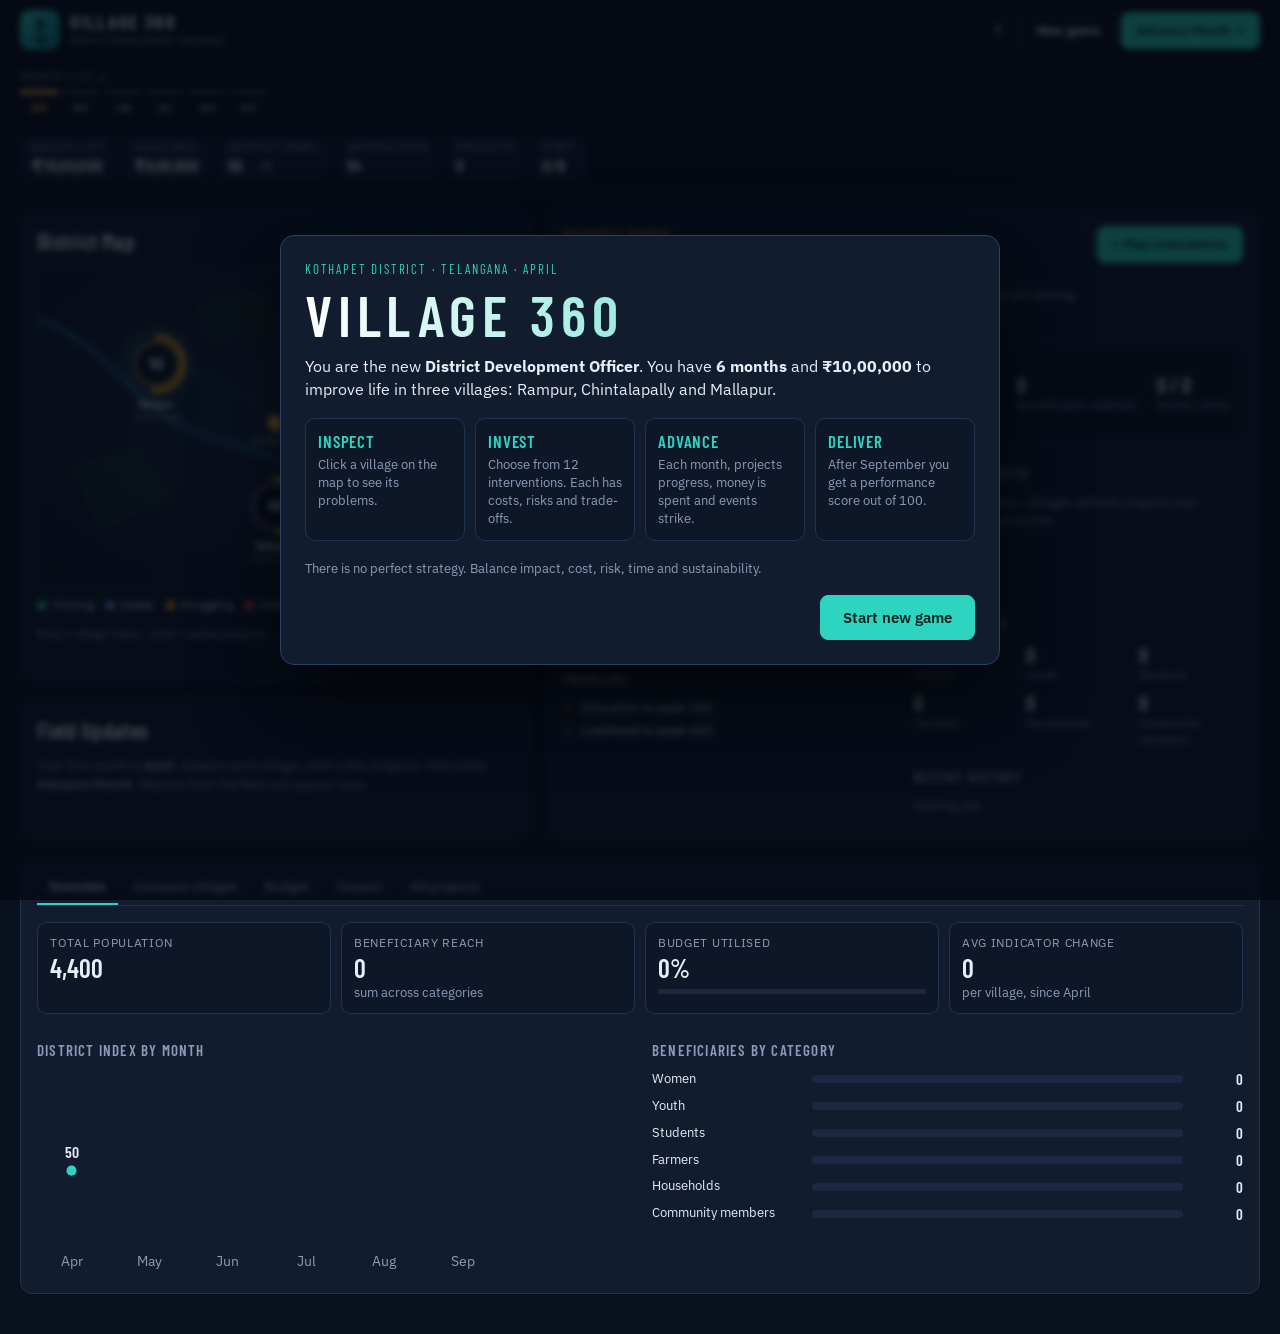
==== index.html @ cbeaf414 "Village 360 v1: playable district development simulator MVP 3 villages, 6 months, 12 interventions, " ====
<!DOCTYPE html>
<html lang="en">
<head>
  <meta charset="UTF-8" />
  <meta name="viewport" content="width=device-width, initial-scale=1.0" />
  <title>Village 360: District Development Simulator</title>
  <meta name="description" content="A browser strategy game: develop three Telangana villages in six months with a limited budget." />
  <link rel="preconnect" href="https://fonts.googleapis.com" />
  <link rel="preconnect" href="https://fonts.gstatic.com" crossorigin />
  <link href="https://fonts.googleapis.com/css2?family=Barlow+Condensed:wght@500;600;700&family=IBM+Plex+Sans:wght@400;500;600&display=swap" rel="stylesheet" />
  <link rel="stylesheet" href="css/style.css" />
</head>
<body>
  <!-- TOP BAR: month timeline, key numbers, main actions -->
  <header class="topbar">
    <div class="brand">
      <div class="brand-mark">V<span>360</span></div>
      <div>
        <div class="brand-title">VILLAGE 360</div>
        <div class="brand-sub">District Development Simulator</div>
      </div>
    </div>
    <div id="timeline" class="timeline"></div>
    <div id="topstats" class="topstats"></div>
    <div class="top-actions">
      <button class="btn ghost" data-action="help" title="How to play">?</button>
      <button class="btn ghost" data-action="new-game-confirm">New game</button>
      <button id="advance-btn" class="btn primary" data-action="advance">Advance Month →</button>
    </div>
  </header>

  <!-- MAIN LAYOUT: map, village profile, dashboard tabs, field updates -->
  <main class="layout">
    <section class="panel map-panel">
      <div class="panel-head">
        <h2>District Map</h2>
        <span class="muted small">Kothapet District · fictional</span>
      </div>
      <div id="map" class="map"></div>
      <div id="map-legend" class="legend"></div>
    </section>

    <section class="panel village-panel" id="village-panel"></section>

    <section class="panel dash-panel">
      <div class="tabs" id="tabs"></div>
      <div id="tab-content"></div>
    </section>

    <section class="panel feed-panel">
      <div class="panel-head"><h2>Field Updates</h2></div>
      <div id="feed" class="feed"></div>
    </section>
  </main>

  <div id="modal-root"></div>
  <div id="toast-root" class="toast-root"></div>

  <!-- Scripts load IN ORDER: data first, then state, rules, scoring,
       saving, drawing, and finally app.js which starts everything. -->
  <script src="js/villages.js"></script>
  <script src="js/interventions.js"></script>
  <script src="js/gameState.js"></script>
  <script src="js/events.js"></script>
  <script src="js/gameLogic.js"></script>
  <script src="js/scoring.js"></script>
  <script src="js/storage.js"></script>
  <script src="js/ui.js"></script>
  <script src="js/app.js"></script>
</body>
</html>
---- css/style.css ----
/* ====================================================================
   style.css — VILLAGE 360 visual design
   --------------------------------------------------------------------
   Colours live in CSS variables on :root, so the whole theme can be
   changed from one place. Layout uses CSS Grid for the page and
   Flexbox inside components.
   ==================================================================== */

:root {
  --bg: #0a111e;
  --bg-2: #0e1727;
  --panel: #111c2f;
  --panel-2: #16243c;
  --line: #22334f;
  --line-2: #2c4062;
  --text: #e6edf7;
  --muted: #8b9cb8;
  --accent: #2dd4bf;
  --accent-2: #f5b942;
  --good: #34d399;
  --ok: #60a5fa;
  --warn: #f59e0b;
  --bad: #f43f5e;
  --radius: 12px;
  --font: "IBM Plex Sans", system-ui, -apple-system, "Segoe UI", sans-serif;
  --display: "Barlow Condensed", "Arial Narrow", system-ui, sans-serif;
}

* { box-sizing: border-box; }

html, body { margin: 0; }

body {
  background: radial-gradient(1200px 600px at 70% -10%, #13233d 0%, transparent 60%), var(--bg);
  color: var(--text);
  font-family: var(--font);
  font-size: 14px;
  line-height: 1.45;
  min-height: 100vh;
}

h1, h2, h3, h4 { font-family: var(--display); letter-spacing: 0.02em; margin: 0; font-weight: 600; }
h2 { font-size: 22px; }
h3 { font-size: 15px; text-transform: uppercase; letter-spacing: 0.08em; color: var(--muted); margin: 18px 0 8px; }
p { margin: 0 0 10px; }
.muted { color: var(--muted); }
.small { font-size: 12.5px; }
.warn-text { color: var(--warn); }
.bad-text { color: var(--bad); }
.eyebrow { font-family: var(--display); text-transform: uppercase; letter-spacing: 0.14em; font-size: 13px; color: var(--accent); }

/* ---------- buttons ---------- */
.btn {
  font: 600 13px var(--font);
  border-radius: 8px;
  border: 1px solid var(--line-2);
  background: var(--panel-2);
  color: var(--text);
  padding: 9px 14px;
  cursor: pointer;
  transition: background 0.15s, border-color 0.15s, transform 0.05s;
  white-space: nowrap;
}
.btn:hover:not(:disabled) { border-color: var(--accent); }
.btn:active:not(:disabled) { transform: translateY(1px); }
.btn:disabled { opacity: 0.45; cursor: not-allowed; }
.btn.primary { background: var(--accent); border-color: var(--accent); color: #04211d; }
.btn.primary:hover:not(:disabled) { background: #5eead4; }
.btn.ghost { background: transparent; }
.btn.small { padding: 6px 10px; font-size: 12px; }
.btn.big { padding: 12px 22px; font-size: 15px; }
.icon-btn { position: absolute; top: 14px; right: 14px; background: none; border: 0; color: var(--muted); font-size: 18px; cursor: pointer; }
.icon-btn:hover { color: var(--text); }

/* ---------- top bar ---------- */
.topbar {
  position: sticky;
  top: 0;
  z-index: 10;
  display: grid;
  grid-template-columns: auto auto 1fr auto;
  align-items: center;
  gap: 20px;
  padding: 10px 20px;
  background: rgba(10, 17, 30, 0.92);
  backdrop-filter: blur(8px);
  border-bottom: 1px solid var(--line);
}
.brand { display: flex; align-items: center; gap: 10px; }
.brand-mark {
  width: 40px; height: 40px; border-radius: 10px;
  display: grid; place-items: center;
  background: linear-gradient(135deg, var(--accent), #0e7490);
  color: #04211d; font: 700 18px var(--display); line-height: 1;
}
.brand-mark span { font-size: 9px; display: block; margin-top: -10px; }
.brand-title { font: 700 18px var(--display); letter-spacing: 0.12em; }
.brand-sub { font-size: 11px; color: var(--muted); }

.timeline-label { font-size: 11px; color: var(--muted); margin-bottom: 4px; text-transform: uppercase; letter-spacing: 0.08em; }
.pips { display: flex; gap: 4px; }
.pip { width: 38px; text-align: center; font: 600 11px var(--display); letter-spacing: 0.06em; text-transform: uppercase; }
.pip span { display: block; padding-top: 7px; border-top: 4px solid var(--line-2); color: var(--muted); }
.pip.done span { border-color: var(--accent); color: var(--text); }
.pip.current span { border-color: var(--accent-2); color: var(--accent-2); }

.topstats { display: flex; gap: 6px; justify-content: flex-end; min-width: 0; }
.stat { background: var(--panel); border: 1px solid var(--line); border-radius: 8px; padding: 5px 10px; white-space: nowrap; }
.stat.warn { border-color: var(--warn); }
.stat-label { font-size: 10.5px; color: var(--muted); text-transform: uppercase; letter-spacing: 0.06em; }
.stat-value { font: 600 17px var(--display); letter-spacing: 0.02em; display: flex; align-items: center; gap: 5px; }
.top-actions { display: flex; gap: 6px; }

/* ---------- layout ---------- */
.layout {
  display: grid;
  grid-template-columns: minmax(0, 5fr) minmax(0, 7fr);
  gap: 16px;
  padding: 16px 20px 40px;
  max-width: 1500px;
  margin: 0 auto;
}
.panel { background: var(--panel); border: 1px solid var(--line); border-radius: var(--radius); padding: 16px; min-width: 0; }
.panel-head { display: flex; justify-content: space-between; align-items: baseline; margin-bottom: 10px; }
.map-panel { grid-column: 1; grid-row: 1; }
.village-panel { grid-column: 2; grid-row: 1 / span 2; }
.feed-panel { grid-column: 1; grid-row: 2; max-height: 520px; overflow: auto; }
.dash-panel { grid-column: 1 / -1; grid-row: 3; }

/* ---------- map ---------- */
.map-svg { width: 100%; height: auto; display: block; border-radius: 10px; border: 1px solid var(--line); }
.field { fill: #1f3b2f; opacity: 0.5; }
.hill { fill: #22314a; opacity: 0.7; }
.river { fill: none; stroke: #1e4d7a; stroke-width: 9; stroke-linecap: round; opacity: 0.8; }
.map-label { fill: #4a78a8; font: italic 11px var(--font); }
.road { fill: none; stroke: #3a4f72; stroke-width: 3; stroke-dasharray: 6 5; }
.hq rect { fill: var(--accent-2); }
.hq text { fill: var(--muted); font: 600 11px var(--display); text-anchor: middle; letter-spacing: 0.08em; text-transform: uppercase; }
.vnode { cursor: pointer; outline: none; }
.vnode .ring-bg { fill: none; stroke: #1c2a42; stroke-width: 6; }
.vnode .ring { fill: none; stroke-width: 6; stroke-linecap: round; transition: stroke-dasharray 0.6s; }
.vnode .core { fill: #0d1626; stroke: var(--vc); stroke-width: 2; transition: transform 0.15s; }
.vnode:hover .core, .vnode:focus .core { transform: scale(1.08); }
.vnode .halo { fill: var(--accent); opacity: 0.12; animation: pulse 2.4s ease-in-out infinite; }
.vindex { fill: var(--text); font: 700 20px var(--display); text-anchor: middle; }
.vname { fill: var(--text); font: 600 15px var(--display); text-anchor: middle; letter-spacing: 0.05em; }
.vpop { fill: var(--muted); font: 10.5px var(--font); text-anchor: middle; }
.proj-dot { fill: var(--accent); }
.alert circle { fill: var(--bad); }
.alert text { fill: #fff; font: 700 13px var(--font); text-anchor: middle; }
@keyframes pulse { 0%, 100% { opacity: 0.08; } 50% { opacity: 0.22; } }

.legend { display: flex; flex-wrap: wrap; gap: 12px; margin-top: 10px; font-size: 12px; align-items: center; }
.legend i, .dot { display: inline-block; width: 9px; height: 9px; border-radius: 50%; margin-right: 5px; vertical-align: middle; }
.legend.inline { margin: 0 0 10px; }

/* ---------- bars & chips ---------- */
.bar { position: relative; height: 8px; background: #1b2940; border-radius: 99px; overflow: hidden; flex: 1; }
.bar.thin { height: 5px; margin: 6px 0; }
.bar .fill { height: 100%; border-radius: 99px; background: var(--accent); transition: width 0.5s; }
.bar .baseline { position: absolute; top: -2px; bottom: -2px; width: 2px; background: #ffffffb0; }
.bar.double { height: 12px; }
.bar.double .fill { position: absolute; left: 0; top: 0; }
.bar.double .fill.ghost { background: #ffffff22; }

.delta { font: 600 12px var(--display); padding: 1px 6px; border-radius: 99px; min-width: 34px; text-align: center; }
.delta.up { background: #34d39922; color: var(--good); }
.delta.down { background: #f43f5e22; color: var(--bad); }
.delta.zero { color: var(--muted); }

.chip { font: 600 11px var(--font); padding: 2px 8px; border-radius: 99px; color: var(--c); background: color-mix(in srgb, var(--c) 16%, transparent); border: 1px solid color-mix(in srgb, var(--c) 35%, transparent); white-space: nowrap; }
.badge { font: 600 11px var(--font); padding: 2px 8px; border-radius: 6px; text-transform: capitalize; white-space: nowrap; }
.badge.good { background: #34d39920; color: var(--good); }
.badge.ok { background: #60a5fa20; color: var(--ok); }
.badge.warn { background: #f59e0b20; color: var(--warn); }
.badge.bad { background: #f43f5e20; color: var(--bad); }

/* ---------- village panel ---------- */
.vp-head { display: flex; justify-content: space-between; gap: 16px; align-items: flex-start; }
.vp-title { font-size: 34px; line-height: 1.05; }
.vp-desc { max-width: 520px; margin-top: 4px; }
.vp-summary { display: flex; gap: 18px; align-items: center; margin: 14px 0 4px; padding: 12px; background: var(--bg-2); border: 1px solid var(--line); border-radius: 10px; flex-wrap: wrap; }
.gauge { display: flex; align-items: center; gap: 10px; }
.gauge-svg { width: 70px; height: 70px; }
.gauge-svg .ring-bg { fill: none; stroke: #1c2a42; stroke-width: 7; }
.gauge-num { fill: var(--text); font: 700 20px var(--display); }
.gauge-label { font: 700 20px var(--display); letter-spacing: 0.04em; }
.facts { display: grid; grid-template-columns: repeat(4, auto); gap: 4px 22px; flex: 1; justify-content: end; }
.facts div, .benef div { display: flex; flex-direction: column; font-size: 11.5px; color: var(--muted); }
.facts span, .benef span { font: 600 20px var(--display); color: var(--text); }
.vp-grid { display: grid; grid-template-columns: 1fr 1fr; gap: 22px; }
.indicator { display: grid; grid-template-columns: 150px 1fr 28px 40px; align-items: center; gap: 10px; margin-bottom: 9px; }
.ind-label { font-size: 13px; }
.ind-value { font: 600 15px var(--display); text-align: right; }
.problems, .history, .report, .reasons, .notes, .help { margin: 0; padding-left: 18px; }
.problems li, .history li { margin-bottom: 5px; font-size: 13px; }
.problems li.bad::marker, .history li.bad::marker, .report li.bad::marker { color: var(--bad); }
.problems li.warn::marker, .history li.warn::marker, .report li.warn::marker { color: var(--warn); }
.history li.good::marker, .report li.good::marker { color: var(--good); }
.history b { font-family: var(--display); color: var(--muted); margin-right: 4px; }
.proj { padding: 9px 11px; border: 1px solid var(--line); border-radius: 8px; margin-bottom: 7px; background: var(--bg-2); }
.proj.done { border-color: #34d39933; }
.proj-top { display: flex; justify-content: space-between; align-items: center; gap: 8px; }
.benef { display: grid; grid-template-columns: repeat(3, 1fr); gap: 8px; }

/* ---------- tabs & dashboard ---------- */
.tabs { display: flex; gap: 4px; border-bottom: 1px solid var(--line); margin: -4px 0 16px; overflow-x: auto; }
.tab { background: none; border: 0; color: var(--muted); font: 600 13px var(--font); padding: 8px 12px; cursor: pointer; border-bottom: 2px solid transparent; white-space: nowrap; }
.tab.active { color: var(--text); border-color: var(--accent); }
.cards4, .cards5 { display: grid; gap: 10px; margin-bottom: 8px; }
.cards4 { grid-template-columns: repeat(4, 1fr); }
.cards5 { grid-template-columns: repeat(5, 1fr); margin-top: 12px; }
.card { background: var(--bg-2); border: 1px solid var(--line); border-radius: 10px; padding: 12px; }
.card-label { font-size: 11.5px; color: var(--muted); text-transform: uppercase; letter-spacing: 0.06em; }
.card-value { font: 600 26px var(--display); }
.two-col { display: grid; grid-template-columns: 1fr 1fr; gap: 24px; }
.hbar, .impact-row, .score-row { display: grid; grid-template-columns: 150px 1fr 50px; gap: 10px; align-items: center; margin-bottom: 8px; font-size: 13px; }
.impact-row { grid-template-columns: 170px 1fr 30px 44px; }
.hbar b, .impact-row b, .score-row b { font: 600 15px var(--display); text-align: right; }
.chart { width: 100%; max-width: 460px; }
.chart polyline { fill: none; stroke: var(--accent); stroke-width: 2.5; }
.chart circle { fill: var(--accent); }
.chart text { fill: var(--muted); font: 10px var(--font); }
.chart text.val { fill: var(--text); font: 600 11px var(--display); }
.cmp-row { display: grid; grid-template-columns: 170px 1fr; gap: 10px; margin-bottom: 10px; align-items: center; }
.cmp-label { font-size: 13px; }
.cmp-bars { display: grid; gap: 3px; }
.cmp-bar { display: flex; align-items: center; gap: 8px; height: 9px; }
.cmp-bar .fill { height: 100%; border-radius: 99px; }
.cmp-bar b { font: 600 12px var(--display); }
.table { width: 100%; border-collapse: collapse; margin-top: 14px; font-size: 13px; }
.table th { text-align: left; color: var(--muted); font-weight: 600; font-size: 11.5px; text-transform: uppercase; letter-spacing: 0.06em; padding: 6px 8px; border-bottom: 1px solid var(--line); }
.table td { padding: 8px; border-bottom: 1px solid #1a2840; }
.stack { display: flex; height: 18px; border-radius: 6px; overflow: hidden; background: #1b2940; }
.stack div { transition: width 0.5s; }
.vbars { display: grid; grid-template-columns: repeat(6, 1fr); gap: 8px; align-items: end; }
.vbars > div { display: flex; flex-direction: column; align-items: center; gap: 3px; font-size: 11px; color: var(--muted); }
.vbar-track { height: 110px; width: 100%; max-width: 34px; display: flex; align-items: flex-end; background: #1b2940; border-radius: 6px; overflow: hidden; }
.vbar { width: 100%; background: var(--accent); }
.vbars b { color: var(--text); font: 600 12px var(--display); }

/* ---------- feed ---------- */
.feed-alert { display: flex; justify-content: space-between; align-items: center; gap: 10px; background: #f43f5e18; border: 1px solid #f43f5e55; padding: 10px 12px; border-radius: 8px; margin-bottom: 10px; }
.feed-alert.good { background: #34d39915; border-color: #34d39955; }
.feed-month { font: 600 13px var(--display); text-transform: uppercase; letter-spacing: 0.1em; color: var(--accent-2); margin: 12px 0 6px; }
.feed-line { font-size: 13px; padding: 4px 0 4px 10px; border-left: 2px solid var(--line-2); margin-bottom: 3px; }
.feed-line.good { border-color: var(--good); }
.feed-line.warn { border-color: var(--warn); }
.feed-line.bad { border-color: var(--bad); }
.feed-event { background: var(--bg-2); border: 1px solid var(--line); border-left: 3px solid var(--accent-2); padding: 8px 10px; border-radius: 6px; margin: 8px 0; font-size: 13px; }

/* ---------- modals ---------- */
.overlay { position: fixed; inset: 0; background: rgba(4, 8, 16, 0.72); backdrop-filter: blur(3px); display: grid; place-items: center; z-index: 50; padding: 16px; animation: fade 0.15s; }
.modal { position: relative; background: var(--panel); border: 1px solid var(--line-2); border-radius: 14px; padding: 24px; width: min(620px, 100%); max-height: calc(100vh - 32px); overflow: auto; box-shadow: 0 30px 80px #0009; animation: rise 0.2s; }
.modal.picker { width: min(1100px, 100%); }
.modal.intro { width: min(720px, 100%); }
.modal h2 { margin-bottom: 8px; }
.lead { font-size: 15.5px; }
.modal-actions { display: flex; justify-content: flex-end; gap: 8px; margin-top: 18px; flex-wrap: wrap; }
@keyframes fade { from { opacity: 0; } }
@keyframes rise { from { transform: translateY(10px); opacity: 0; } }

.intro h1 { font-size: 58px; letter-spacing: 0.1em; line-height: 1; margin: 6px 0 12px; background: linear-gradient(90deg, #fff, var(--accent)); -webkit-background-clip: text; background-clip: text; color: transparent; }
.intro-grid { display: grid; grid-template-columns: repeat(4, 1fr); gap: 10px; margin: 18px 0; }
.intro-grid div { background: var(--bg-2); border: 1px solid var(--line); border-radius: 10px; padding: 12px; display: flex; flex-direction: column; gap: 4px; font-size: 12.5px; color: var(--muted); }
.intro-grid b { font: 600 17px var(--display); color: var(--accent); letter-spacing: 0.05em; text-transform: uppercase; }
.help li { margin-bottom: 6px; }

.picker-head { display: flex; justify-content: space-between; align-items: flex-end; gap: 16px; margin-bottom: 14px; padding-right: 30px; flex-wrap: wrap; }
.picker-res { display: flex; gap: 8px; }
.picker-res div, .report-stats div { background: var(--bg-2); border: 1px solid var(--line); border-radius: 8px; padding: 6px 12px; display: flex; flex-direction: column; font-size: 11px; color: var(--muted); }
.picker-res b, .report-stats b { font: 600 18px var(--display); color: var(--text); }
.filters { display: flex; gap: 6px; flex-wrap: wrap; margin-bottom: 14px; }
.chip-btn { --c: var(--accent); font: 600 12px var(--font); padding: 6px 12px; border-radius: 99px; border: 1px solid var(--line-2); background: transparent; color: var(--muted); cursor: pointer; }
.chip-btn.active { color: var(--c); border-color: var(--c); background: color-mix(in srgb, var(--c) 14%, transparent); }
.cards-grid { display: grid; grid-template-columns: repeat(auto-fill, minmax(300px, 1fr)); gap: 12px; }
.icard { background: var(--bg-2); border: 1px solid var(--line); border-top: 3px solid var(--c); border-radius: 10px; padding: 14px; display: flex; flex-direction: column; gap: 8px; }
.icard.disabled { opacity: 0.6; }
.icard-top { display: flex; justify-content: space-between; align-items: center; gap: 8px; }
.icard h4 { font-size: 19px; }
.icard p { margin: 0; }
.meta { display: flex; gap: 10px; align-items: center; flex-wrap: wrap; font-size: 12.5px; color: var(--muted); }
.meta b { color: var(--text); font: 600 16px var(--display); }
.sust { display: flex; align-items: center; gap: 8px; font-size: 11.5px; color: var(--muted); }
.sust .dots { display: flex; gap: 3px; }
.sust i { width: 10px; height: 6px; border-radius: 2px; background: #22334f; }
.sust i.on { background: var(--good); }
.impacts { display: flex; flex-wrap: wrap; gap: 5px; }
.impact { font: 600 12.5px var(--display); padding: 2px 8px; border-radius: 6px; letter-spacing: 0.02em; }
.impact.up { background: #34d3991c; color: var(--good); }
.impact.down { background: #f43f5e1c; color: var(--bad); }
.notes { font-size: 12px; color: var(--warn); }
.side summary { font-size: 12px; color: var(--muted); cursor: pointer; }
.side ul { margin: 6px 0 0; padding-left: 18px; font-size: 12px; color: var(--muted); }
.icard-foot { display: flex; justify-content: space-between; align-items: center; gap: 8px; margin-top: auto; padding-top: 6px; border-top: 1px solid var(--line); }

.report li { margin-bottom: 6px; }
.report-stats { display: flex; gap: 8px; margin-top: 14px; flex-wrap: wrap; }
.event-head { display: flex; justify-content: space-between; align-items: center; margin-bottom: 6px; }
.event-res { display: flex; gap: 16px; font-size: 12.5px; color: var(--muted); margin-bottom: 12px; flex-wrap: wrap; }
.choices { display: grid; gap: 8px; }
.choice { text-align: left; background: var(--bg-2); border: 1px solid var(--line-2); border-radius: 10px; padding: 12px 14px; color: var(--text); cursor: pointer; display: flex; flex-direction: column; gap: 3px; font: 13px var(--font); }
.choice:hover:not(:disabled) { border-color: var(--accent); }
.choice:disabled { opacity: 0.45; cursor: not-allowed; }
.choice.risky { border-style: dashed; }
.choice b { font-size: 14.5px; }
.choice span { color: var(--muted); }
.choice em { font-style: normal; font-size: 12px; color: var(--accent-2); }

.final-top { display: flex; gap: 20px; align-items: center; margin: 10px 0 18px; }
.final-score { font: 700 72px var(--display); color: var(--c); line-height: 1; }
.final-score span { font-size: 24px; color: var(--muted); }
.score-row { grid-template-columns: 220px 1fr 40px; }
.score-row i { font-style: normal; font-size: 11px; }
.reasons li { margin-bottom: 7px; font-size: 13.5px; }

/* ---------- toasts ---------- */
.toast-root { position: fixed; bottom: 18px; left: 50%; transform: translateX(-50%); z-index: 60; display: flex; flex-direction: column; gap: 8px; align-items: center; pointer-events: none; }
.toast { background: var(--panel-2); border: 1px solid var(--line-2); border-left: 3px solid var(--accent); padding: 10px 16px; border-radius: 8px; box-shadow: 0 10px 30px #0008; font-size: 13px; transition: opacity 0.4s, transform 0.4s; }
.toast.bad { border-left-color: var(--bad); }
.toast.hide { opacity: 0; transform: translateY(8px); }

/* ---------- responsive ---------- */
@media (max-width: 1360px) {
  .topbar { grid-template-columns: auto 1fr auto; }
  .timeline { grid-column: 1 / -1; grid-row: 2; }
  .topstats { grid-column: 1 / -1; grid-row: 3; justify-content: flex-start; flex-wrap: wrap; }
  .top-actions { grid-column: 3; grid-row: 1; }
}
@media (max-width: 960px) {
  .layout { grid-template-columns: 1fr; padding: 12px 16px 32px; }
  .map-panel, .village-panel, .feed-panel, .dash-panel { grid-column: 1; grid-row: auto; }
  .feed-panel { max-height: 380px; }
  .vp-grid, .two-col { grid-template-columns: 1fr; }
  .cards4 { grid-template-columns: repeat(2, 1fr); }
  .cards5 { grid-template-columns: repeat(2, 1fr); }
  .intro-grid { grid-template-columns: repeat(2, 1fr); }
}
@media (max-width: 560px) {
  .topbar { padding: 8px 16px; gap: 10px; }
  .brand-sub { display: none; }
  .top-actions .btn.ghost:not([data-action="help"]) { display: none; }
  .stat { min-width: 0; flex: 1 1 30%; }
  .pip { width: auto; flex: 1; }
  .pips { width: 100%; }
  .vp-head { flex-direction: column; }
  .facts { grid-template-columns: repeat(2, auto); justify-content: start; }
  .indicator { grid-template-columns: 105px 1fr 26px 38px; gap: 6px; }
  .hbar, .impact-row, .cmp-row { grid-template-columns: 100px 1fr 40px; }
  .impact-row { grid-template-columns: 100px 1fr 28px 40px; }
  .score-row { grid-template-columns: 130px 1fr 34px; font-size: 12px; }
  .intro h1 { font-size: 40px; }
  .modal { padding: 18px; }
  .final-top { flex-direction: column; align-items: flex-start; }
}
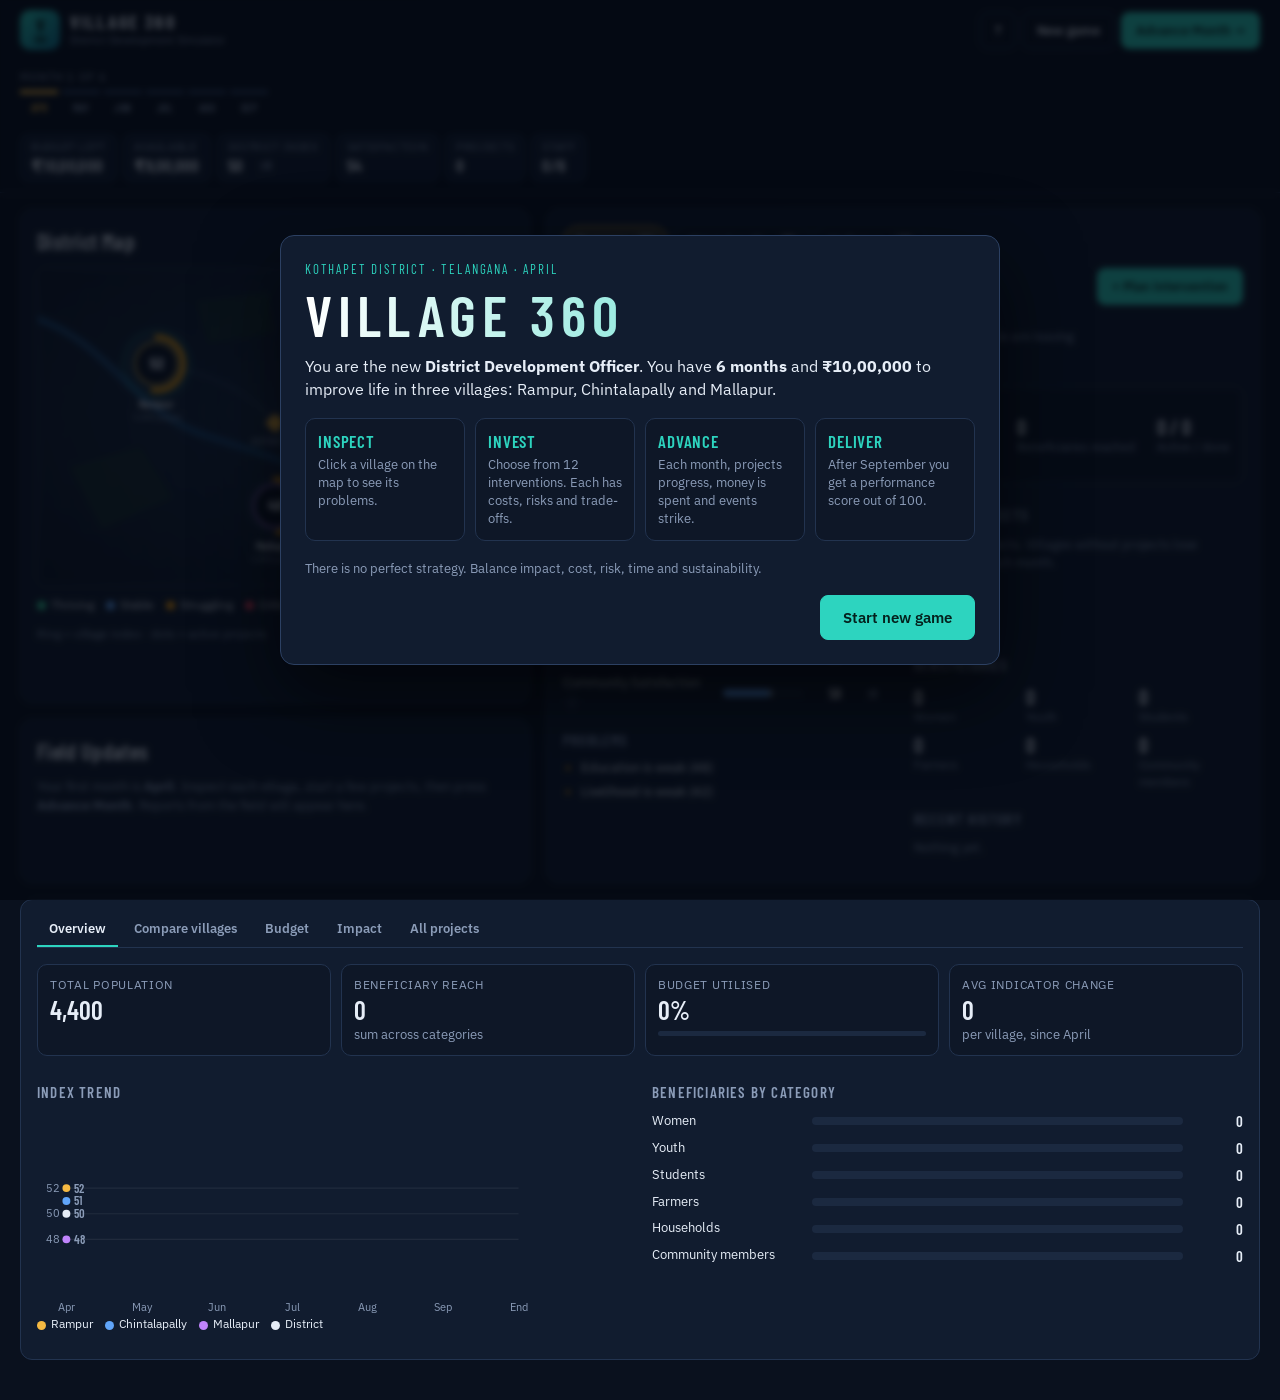
==== commit 4774a4d3: "Step 4: UI/UX improvements Guided first-game tutorial, pre-advance planning check, before/after mont" ====
--- a/index.html
+++ b/index.html
@@ -54,6 +54,7 @@
   </main>
 
   <div id="modal-root"></div>
+  <div id="tutorial-root"></div>
   <div id="toast-root" class="toast-root"></div>
 
   <!-- Scripts load IN ORDER: data first, then state, rules, scoring,
--- a/css/style.css
+++ b/css/style.css
@@ -157,7 +157,7 @@
 /* ---------- bars & chips ---------- */
 .bar { position: relative; height: 8px; background: #1b2940; border-radius: 99px; overflow: hidden; flex: 1; }
 .bar.thin { height: 5px; margin: 6px 0; }
-.bar .fill { height: 100%; border-radius: 99px; background: var(--accent); transition: width 0.5s; }
+.bar .fill { height: 100%; border-radius: 99px; background: var(--accent); transition: width 0.6s ease-out; }
 .bar .baseline { position: absolute; top: -2px; bottom: -2px; width: 2px; background: #ffffffb0; }
 .bar.double { height: 12px; }
 .bar.double .fill { position: absolute; left: 0; top: 0; }
@@ -217,16 +217,19 @@
 .hbar, .impact-row, .score-row { display: grid; grid-template-columns: 150px 1fr 50px; gap: 10px; align-items: center; margin-bottom: 8px; font-size: 13px; }
 .impact-row { grid-template-columns: 170px 1fr 30px 44px; }
 .hbar b, .impact-row b, .score-row b { font: 600 15px var(--display); text-align: right; }
-.chart { width: 100%; max-width: 460px; }
-.chart polyline { fill: none; stroke: var(--accent); stroke-width: 2.5; }
-.chart circle { fill: var(--accent); }
+/* Colours for chart lines come from SVG attributes, so these rules must not set stroke/fill. */
+.chart { width: 100%; max-width: 520px; display: block; }
+.chart polyline { fill: none; stroke-width: 2; stroke-linejoin: round; opacity: 0.85; }
+.chart polyline.bold { stroke-width: 3.5; opacity: 1; }
+.chart .grid { stroke: #ffffff10; }
 .chart text { fill: var(--muted); font: 10px var(--font); }
-.chart text.val { fill: var(--text); font: 600 11px var(--display); }
+.chart text.val { font: 600 11px var(--display); }
 .cmp-row { display: grid; grid-template-columns: 170px 1fr; gap: 10px; margin-bottom: 10px; align-items: center; }
 .cmp-label { font-size: 13px; }
 .cmp-bars { display: grid; gap: 3px; }
 .cmp-bar { display: flex; align-items: center; gap: 8px; height: 9px; }
-.cmp-bar .fill { height: 100%; border-radius: 99px; }
+.cmp-track { flex: 1; height: 100%; }
+.cmp-bar .fill { height: 100%; border-radius: 99px; transition: width 0.6s ease-out; }
 .cmp-bar b { font: 600 12px var(--display); }
 .table { width: 100%; border-collapse: collapse; margin-top: 14px; font-size: 13px; }
 .table th { text-align: left; color: var(--muted); font-weight: 600; font-size: 11.5px; text-transform: uppercase; letter-spacing: 0.06em; padding: 6px 8px; border-bottom: 1px solid var(--line); }
@@ -320,9 +323,83 @@
 .toast.bad { border-left-color: var(--bad); }
 .toast.hide { opacity: 0; transform: translateY(8px); }
 
+/* ====================================================================
+   STEP 4 ADDITIONS
+   ==================================================================== */
+
+/* ---------- number flashes & floating map deltas ---------- */
+.flash-up { animation: flashUp 1.4s ease-out; }
+.flash-down { animation: flashDown 1.4s ease-out; }
+@keyframes flashUp { 0%, 30% { color: var(--good); text-shadow: 0 0 12px #34d39988; } }
+@keyframes flashDown { 0%, 30% { color: var(--bad); text-shadow: 0 0 12px #f43f5e88; } }
+
+.float-delta { font: 700 18px var(--display); text-anchor: middle; animation: floatUp 2.6s ease-out forwards; pointer-events: none; }
+.float-delta.up { fill: var(--good); }
+.float-delta.down { fill: var(--bad); }
+@keyframes floatUp {
+  0% { opacity: 0; transform: translateY(8px); }
+  15% { opacity: 1; transform: translateY(0); }
+  75% { opacity: 1; }
+  100% { opacity: 0; transform: translateY(-18px); }
+}
+
+/* ---------- village switcher, help icons, sparkline ---------- */
+.vswitch { display: flex; gap: 6px; margin-bottom: 12px; flex-wrap: wrap; }
+.vpill { display: flex; align-items: center; gap: 8px; font: 600 13px var(--font); color: var(--muted); background: var(--bg-2); border: 1px solid var(--line); border-radius: 99px; padding: 5px 6px 5px 12px; cursor: pointer; }
+.vpill b { font: 600 13px var(--display); background: #ffffff10; border-radius: 99px; padding: 1px 8px; color: var(--text); }
+.vpill:hover { border-color: var(--vc); }
+.vpill.active { color: var(--text); border-color: var(--vc); background: color-mix(in srgb, var(--vc) 14%, var(--bg-2)); }
+.info { display: inline-grid; place-items: center; width: 14px; height: 14px; border-radius: 50%; border: 1px solid var(--line-2); color: var(--muted); font: italic 600 9px Georgia, serif; vertical-align: 1px; margin-left: 2px; }
+.indicator { cursor: help; }
+.spark-wrap { margin-top: 4px; }
+.spark { width: 96px; height: 26px; display: block; }
+.spark polyline { fill: none; stroke-width: 2; stroke-linejoin: round; }
+.good-text { color: var(--good); }
+
+/* ---------- picker tools & recommendations ---------- */
+.picker-tools { display: flex; justify-content: space-between; align-items: center; gap: 12px; flex-wrap: wrap; margin-bottom: 14px; }
+.picker-tools .filters { margin: 0; }
+.segs { display: inline-flex; border: 1px solid var(--line-2); border-radius: 8px; overflow: hidden; }
+.seg { background: transparent; border: 0; color: var(--muted); font: 600 12px var(--font); padding: 6px 12px; cursor: pointer; }
+.seg + .seg { border-left: 1px solid var(--line-2); }
+.seg.active { background: var(--panel-2); color: var(--text); }
+.icard { position: relative; }
+.icard.recommended { border-color: color-mix(in srgb, var(--accent-2) 55%, var(--line)); box-shadow: 0 0 0 1px #f5b94222, 0 8px 24px #f5b9420d; }
+.rec-flag { position: absolute; top: -10px; right: 12px; background: var(--accent-2); color: #2a1a00; font: 700 11px var(--font); padding: 2px 8px; border-radius: 99px; }
+
+/* ---------- advance check & month report ---------- */
+.check { display: flex; align-items: center; gap: 8px; margin-top: 14px; font-size: 13px; color: var(--muted); cursor: pointer; }
+.check input { accent-color: var(--accent); width: 16px; height: 16px; }
+.report li.info::marker { color: var(--ok); }
+.table-wrap { overflow-x: auto; }
+.changes { margin-top: 6px; }
+.changes th, .changes td { padding: 6px; white-space: nowrap; }
+.tnum { font: 600 14px var(--display); }
+.mini { font: 600 11px var(--display); margin-left: 4px; }
+.mini.up { color: var(--good); }
+.mini.down { color: var(--bad); }
+
+/* ---------- tutorial spotlight ---------- */
+.tut-block { position: fixed; inset: 0; z-index: 70; }
+.tut-spot { position: fixed; z-index: 71; border-radius: 12px; box-shadow: 0 0 0 9999px rgba(4, 8, 16, 0.74); outline: 2px solid var(--accent); pointer-events: none; transition: top 0.25s, left 0.25s, width 0.25s, height 0.25s; }
+.tut-card { position: fixed; z-index: 72; width: min(350px, calc(100vw - 32px)); background: var(--panel-2); border: 1px solid var(--accent); border-radius: 12px; padding: 16px; box-shadow: 0 20px 50px #000a; animation: rise 0.2s; }
+.tut-card h3 { color: var(--text); text-transform: none; letter-spacing: 0.02em; font-size: 20px; margin: 4px 0 6px; }
+.tut-card p { font-size: 13.5px; }
+.tut-actions { display: flex; justify-content: space-between; align-items: center; gap: 8px; margin-top: 4px; }
+.tut-actions span { display: flex; gap: 6px; }
+
+/* ---------- accessibility ---------- */
+:focus-visible { outline: 2px solid var(--accent-2); outline-offset: 2px; }
+.vnode:focus-visible { outline: none; }
+.vnode:focus-visible .ring-bg { stroke: var(--accent-2); }
+@media (prefers-reduced-motion: reduce) {
+  *, *::before, *::after { animation-duration: 0.01ms !important; animation-iteration-count: 1 !important; transition-duration: 0.01ms !important; }
+}
+
 /* ---------- responsive ---------- */
 @media (max-width: 1360px) {
-  .topbar { grid-template-columns: auto 1fr auto; }
+  /* When the top bar wraps onto several rows it is too tall to stay pinned. */
+  .topbar { grid-template-columns: auto 1fr auto; position: static; }
   .timeline { grid-column: 1 / -1; grid-row: 2; }
   .topstats { grid-column: 1 / -1; grid-row: 3; justify-content: flex-start; flex-wrap: wrap; }
   .top-actions { grid-column: 3; grid-row: 1; }
@@ -352,4 +429,6 @@
   .intro h1 { font-size: 40px; }
   .modal { padding: 18px; }
   .final-top { flex-direction: column; align-items: flex-start; }
-}
+  .picker-tools { flex-direction: column; align-items: stretch; }
+  .segs { align-self: flex-start; }
+}
